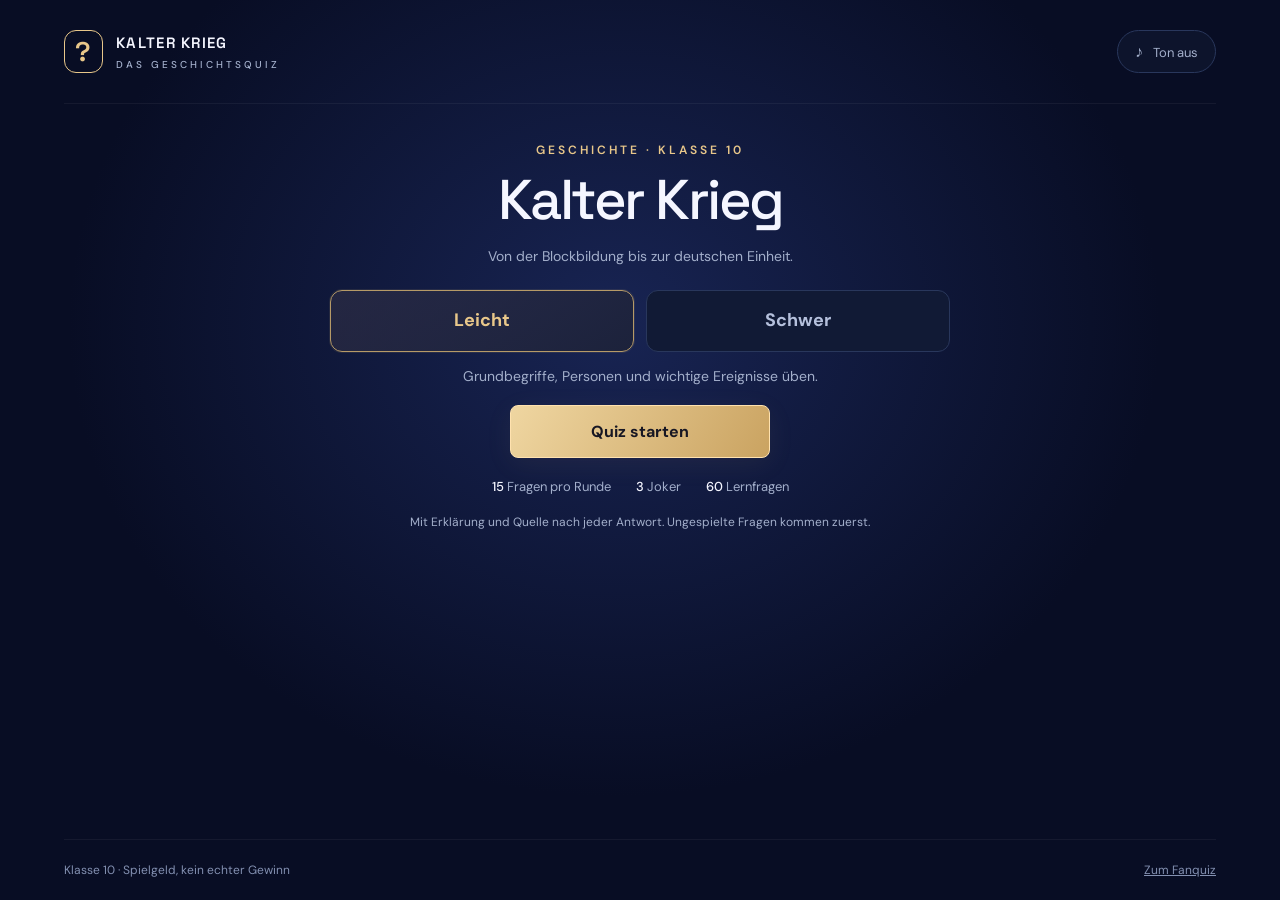
==== kalter-krieg/index.html @ cfc0f717 "Add standalone grade 10 Cold War quiz with easy and hard modes" ====
<!doctype html><html lang="de"><head><meta charset="utf-8"><meta name="viewport" content="width=device-width,initial-scale=1"><meta name="theme-color" content="#080d24"><meta name="description" content="Kalter Krieg: Geschichtsquiz für Klasse 10 am Gymnasium. 60 Fragen mit Erklärungen, Quellen und zwei Schwierigkeitsstufen."><title>Kalter Krieg · Klasse 10</title><link rel="icon" type="image/svg+xml" href="data:image/svg+xml,%3Csvg xmlns='http://www.w3.org/2000/svg' viewBox='0 0 64 64'%3E%3Crect width='64' height='64' rx='16' fill='%230a1234'/%3E%3Cpath d='M32 7 55 20v24L32 57 9 44V20Z' fill='none' stroke='%23cdb075' stroke-width='3'/%3E%3Ctext x='32' y='44' text-anchor='middle' font-family='Arial' font-weight='bold' font-size='34' fill='white'%3E?%3C/text%3E%3C/svg%3E"><link rel="stylesheet" href="style.css"><script defer src="questions.js"></script><script defer src="app.js"></script></head><body><div class="app"><header><a class="brand" href="./" aria-label="Kalter Krieg – Startseite"><span class="brand-icon">?</span><span>KALTER KRIEG<small>DAS GESCHICHTSQUIZ</small></span></a><button class="icon-button" id="sound" aria-label="Ton einschalten" title="Ton einschalten">♪ <span>Ton aus</span></button></header><main id="main"></main><footer><span>Klasse 10 · Spielgeld, kein echter Gewinn</span><a href="../">Zum Fanquiz</a></footer></div><dialog id="modal"><div id="dialog-content"></div><button class="secondary full" id="close-dialog">Verstanden</button></dialog></body></html>
---- kalter-krieg/style.css ----
@import url('https://fonts.googleapis.com/css2?family=DM+Sans:wght@400;500;600;700&family=Space+Grotesk:wght@400;500;600;700&display=swap');
:root{color-scheme:dark;--bg:#080d24;--panel:#101831;--line:#29375c;--muted:#a3afcb;--gold:#e8c78a;--white:#f5f6ff;--blue:#5878ff}*{box-sizing:border-box}body{margin:0;background:radial-gradient(ellipse at 48% 36%,#182453 0,transparent 58%),var(--bg);color:var(--white);font-family:'DM Sans',sans-serif;font-size:16px;min-height:100svh}button,a{-webkit-tap-highlight-color:transparent}button,select{font:inherit}button{cursor:pointer;color:inherit}button:disabled{cursor:default}button:focus-visible,a:focus-visible,summary:focus-visible{outline:3px solid #e8c78a;outline-offset:5px}a{color:inherit}.app{max-width:1440px;margin:auto;padding:0 5%}header{height:104px;display:flex;align-items:center;justify-content:space-between;border-bottom:1px solid #ffffff0d}.brand{text-decoration:none;display:flex;align-items:center;gap:13px;font:600 15px 'Space Grotesk',sans-serif;letter-spacing:1.3px}.brand small{display:block;font:500 10px 'DM Sans',sans-serif;letter-spacing:3px;color:var(--muted);margin-top:6px}.brand-icon{display:grid;place-items:center;width:39px;height:43px;border:1px solid var(--gold);border-radius:12px;font-size:27px;color:var(--gold)}.icon-button{border:1px solid var(--line);background:#101831aa;border-radius:30px;padding:10px 17px;color:var(--muted)}.icon-button span{font-size:13px;margin-left:6px}main{min-height:calc(100svh - 165px)}footer{min-height:60px;display:flex;align-items:center;justify-content:space-between;gap:15px;color:#8390b1;font-size:12px;border-top:1px solid #ffffff0d}.lobby{max-width:800px;margin:auto;text-align:center;padding:24px 0 40px}.eyebrow{font-size:12px;font-weight:600;letter-spacing:3px;color:var(--gold);text-transform:uppercase}.emblem{width:110px;height:110px;border:1px solid #7283b8;outline:1px solid #394675;outline-offset:8px;border-radius:50%;margin:19px auto 34px;display:grid;place-items:center;position:relative;background:radial-gradient(circle,#253366,#111832);box-shadow:0 0 75px #4d62e32b}.emblem:before{content:'';position:absolute;inset:12px;border:1px solid #6374a7;transform:rotate(45deg);border-radius:23px}.emblem span{font:500 57px 'Space Grotesk';color:var(--gold);z-index:1}h1,h2,h3,p{margin-top:0}h1{font:500 clamp(38px,6vw,64px)/1.07 'Space Grotesk';letter-spacing:-2.5px;margin-bottom:17px}h1 em{font-style:normal;color:var(--gold)}.intro{color:var(--muted);line-height:1.7;margin-bottom:29px}.category-label{font-size:12px;letter-spacing:2px;color:var(--muted);margin-bottom:12px}.categories{display:grid;grid-template-columns:repeat(3,1fr);gap:10px;margin-bottom:25px}.category{position:relative;min-height:88px;border:1px solid var(--line);border-radius:12px;background:#111a35;color:#b5c0dc;padding:17px 8px;transition:.2s}.category strong{display:block;font-size:15px;margin:0;line-height:1.3}.category.active{border-color:#b69a67;color:var(--gold);background:linear-gradient(145deg,#36334888,#1c223b);box-shadow:0 0 0 1px #b69a6722}.primary{border:1px solid #ffe2af;background:linear-gradient(120deg,#efd6a1,#caa361);color:#171723;border-radius:8px;padding:15px 30px;font-weight:700;min-height:51px;box-shadow:0 6px 28px #d4ac6812}.primary:hover{filter:brightness(1.08)}.primary:disabled{opacity:.35}.start{min-width:260px}.rules{display:flex;justify-content:center;gap:25px;color:var(--muted);font-size:13px;margin-top:20px}.rules b{color:#f5f6ff;font-weight:500}.game{display:grid;grid-template-columns:minmax(0,1fr) 244px;gap:48px;padding:34px 0;align-items:start}.stage{padding:0 0 20px}.game-top{display:flex;justify-content:space-between;align-items:center;color:var(--muted);font-size:14px}.game-top strong{color:var(--white);font-weight:500}.joker-row{display:flex;gap:12px;justify-content:center;margin:34px 0 35px}.joker{border:1px solid #465787;background:linear-gradient(#1c2851,#101a38);border-radius:50%;width:80px;height:49px;font:600 19px 'Space Grotesk';transition:.2s}.joker:hover:not(:disabled){border-color:var(--gold);color:var(--gold);transform:translateY(-2px)}.joker:disabled{opacity:.25;text-decoration:line-through}.joker-wrap{text-align:center}.joker-wrap small{display:block;font-size:12px;color:var(--muted);margin-top:9px}.prize{text-align:center;margin-bottom:25px}.prize small{display:block;font-size:12px;letter-spacing:2px;color:var(--muted);margin-bottom:6px}.prize strong{font:500 clamp(32px,5vw,45px) 'Space Grotesk';color:var(--gold)}.question-meta{text-align:center;margin-bottom:17px;display:flex;gap:12px;justify-content:center;align-items:center;font-size:12px;color:var(--muted)}.pill{padding:5px 10px;border:1px solid #42507a;border-radius:20px;color:#cbd4ff}.question{position:relative;background:linear-gradient(110deg,#172751,#172045);border:1px solid #6074ac;border-radius:15px;padding:28px 27px;min-height:127px;display:flex;align-items:center;justify-content:center;box-shadow:0 12px 40px #0002}.question h2{text-align:center;font:500 clamp(20px,2.2vw,27px)/1.4 'Space Grotesk';margin:0;max-width:760px}.answers{display:grid;grid-template-columns:1fr 1fr;gap:13px;margin:23px 0}.answer{display:flex;align-items:center;gap:14px;text-align:left;min-height:66px;padding:15px 22px;border-radius:9px;border:1px solid #425584;background:linear-gradient(100deg,#111e3f,#142144);font-size:16px;transition:.15s}.letter{color:var(--gold);font:600 16px 'Space Grotesk'}.answer:hover:not(:disabled){border-color:#adbcf8;background:#243566}.answer.selected{border-color:var(--gold);background:#70562b}.answer.correct{background:#185346;border-color:#6edaba}.answer.wrong{background:#642f40;border-color:#e48695}.answer.removed{visibility:hidden}.action-area{text-align:center;min-height:113px}.hint{font-size:14px;color:var(--muted);margin-bottom:15px}.explanation{font-size:15px;line-height:1.6;color:#c8d4ef;max-width:650px;margin:0 auto 16px}.explanation a{font-size:12px;color:var(--muted);margin-left:8px}.secondary{border:1px solid var(--line);border-radius:8px;padding:12px 20px;background:#151e36;color:#dae2f8}.text-button{border:0;background:none;padding:10px;color:var(--muted);font-size:13px}.bottom-status{display:flex;align-items:center;justify-content:space-between;gap:12px;border-top:1px solid #ffffff0d;padding-top:17px;color:var(--muted);font-size:13px}.ladder{background:linear-gradient(160deg,#131c38dd,#10172bcc);border:1px solid var(--line);border-radius:16px;padding:21px 16px}.ladder summary{font-size:12px;letter-spacing:2px;color:var(--muted);list-style:none;margin-bottom:17px;pointer-events:none}.ladder ol{list-style:none;margin:0;padding:0;display:flex;flex-direction:column-reverse;gap:3px}.ladder li{display:flex;justify-content:space-between;align-items:center;padding:7px 14px;border-radius:5px;color:#8e9bbd;font:500 15px 'Space Grotesk'}.ladder .number{font-size:12px;opacity:.6;min-width:25px}.ladder li.safe{color:var(--white)}.ladder li.passed{color:#b8c6ed}.ladder li.current{background:var(--gold);color:#1a2035;box-shadow:0 3px 18px #e8c78a20}.ladder-note{font-size:12px;color:var(--muted);line-height:1.6;margin:17px 8px 0}.result{max-width:650px;margin:0 auto;padding:64px 0;text-align:center}.result h1{font-size:40px}.result .amount{font:500 clamp(42px,8vw,74px) 'Space Grotesk';color:var(--gold);margin:25px 0}.result p{color:var(--muted);line-height:1.65}.result-actions{display:flex;gap:12px;justify-content:center;margin-top:28px}.full{width:100%}dialog{width:min(460px,calc(100% - 36px));color:var(--white);background:#141e3a;border:1px solid #53618a;border-radius:18px;padding:28px;box-shadow:0 25px 100px #0008}dialog::backdrop{background:#020613bb;backdrop-filter:blur(7px)}dialog h2{font-family:'Space Grotesk';font-weight:500}dialog p{color:#b9c5e4;line-height:1.6}.bars{display:flex;gap:20px;height:170px;align-items:end;justify-content:center;margin:22px 0 27px}.bar-item{width:55px;text-align:center}.bar-item i{display:block;height:var(--height);min-height:3px;background:linear-gradient(#c4b07e,#6478d7);border-radius:5px;margin:7px 0}.bar-item small{color:var(--muted)}@media(min-width:1200px){.game{padding-top:45px;gap:65px}.stage{padding-top:5px}}@media(max-width:850px){.app{padding:0 24px}.game{gap:22px;grid-template-columns:minmax(0,1fr) 195px}.ladder{padding:18px 9px}.answer{padding:15px}.question{padding:23px 18px}footer span:last-child{display:none}}@media(max-width:650px){.app{padding:0 18px}header{height:77px}.brand{font-size:12px;letter-spacing:1px}.brand small{font-size:9px;letter-spacing:2px}.brand-icon{width:33px;height:36px;font-size:23px}.icon-button{padding:9px 12px}.icon-button span{display:none}.lobby{padding:16px 0 24px}.emblem{width:84px;height:84px;margin:14px auto 29px}.emblem span{font-size:44px}h1{letter-spacing:-1.5px}.intro{font-size:15px;margin-bottom:25px}.categories{grid-template-columns:repeat(2,1fr)}.category{min-height:76px;padding:13px 8px}.rules{gap:12px;font-size:12px;flex-wrap:wrap}.game{display:flex;flex-direction:column;padding:20px 0;gap:12px}.stage{width:100%;padding:0}.game-top{font-size:12px}.joker-row{margin:21px 0;gap:20px}.joker{width:68px;height:41px;font-size:17px}.joker-wrap small{font-size:11px}.prize{margin-bottom:18px}.prize strong{font-size:32px}.question-meta{margin-bottom:12px}.question{min-height:105px;padding:20px 17px}.question h2{font-size:20px}.answers{grid-template-columns:1fr;gap:9px;margin:17px 0}.answer{min-height:53px;padding:13px 16px;font-size:15px}.action-area{min-height:91px}.hint{font-size:13px;margin-bottom:12px}.primary{padding:13px 23px;min-height:46px}.bottom-status{padding-top:8px}.ladder{width:100%;padding:14px 16px}.ladder summary{pointer-events:auto;margin:0;cursor:pointer;letter-spacing:1px;display:flex;justify-content:space-between}.ladder summary:after{content:'Anzeigen +';letter-spacing:0}.ladder[open] summary{margin-bottom:15px}.ladder[open] summary:after{content:'Schließen −'}.ladder li{padding:7px 10px}.result{padding:40px 0}.result-actions{flex-direction:column}.result h1{font-size:33px}footer{font-size:11px;min-height:54px}main{min-height:calc(100svh - 132px)}}@media(prefers-reduced-motion:reduce){*{transition:none!important;animation:none!important}}

/* Expert selection spans the grid at desktop and mobile widths. */
.category[data-cat="hard"]{grid-column:1 / -1;border-color:var(--gold);}

/* Compact multi-select lobby. */
.mix-title{font-size:clamp(28px,5vw,40px);letter-spacing:-1px;margin:0 0 12px}
.selection-tools{display:flex;justify-content:space-between;align-items:center;color:var(--muted);font-size:14px;margin:12px 0}
.selection-tools button{min-height:44px}
.category{min-width:0;min-height:64px;padding:12px;display:flex;align-items:center;justify-content:center;gap:8px}
.selection-check{position:static;flex:0 0 16px;font-size:16px;line-height:1}
.difficulty-toggle{display:flex;justify-content:space-between;gap:14px;align-items:center;width:100%;min-height:48px;padding:12px 16px;border:1px solid var(--line);border-radius:10px;background:var(--panel);font-size:15px}
.difficulty-toggle.active{border-color:var(--gold);color:var(--gold)}
.pool-note{margin:12px 0 18px;line-height:1.5}
.history-note{font-size:12px;margin:18px 0 0;line-height:1.5}
.game-top{gap:12px;flex-wrap:wrap}
.question-meta{flex-wrap:wrap}
@media(max-width:650px){.category{min-height:60px;padding:10px 8px}.lobby .categories{margin-bottom:14px}.mix-title{margin-bottom:10px}}

/* Keep the player's choice prominent before and after locking it in. */
.answer-copy{min-width:0;flex:1;overflow-wrap:anywhere}
.answer-selection{display:block;margin-top:4px;font-size:11px;line-height:1.25;font-weight:700;letter-spacing:.3px}
.answer.selected,.answer.selected:hover:not(:disabled){background:linear-gradient(115deg,#ffe5a8,#efbd61);color:#171723;border-color:#fff0c9;box-shadow:inset 4px 0 0 #fff5dd,0 0 0 2px #e8c78a,0 4px 18px #e8c78a30;font-weight:700}
.answer.selected .letter{color:inherit}
.answer.selected.correct{background:linear-gradient(115deg,#b4f2d7,#72d5ae);color:#092c23;border-color:#edfff7;box-shadow:inset 4px 0 0 #edfff7,0 0 0 2px #72d5ae}
.answer.selected.wrong{background:linear-gradient(115deg,#ffd0d5,#f295a4);color:#3d1020;border-color:#fff0f2;box-shadow:inset 4px 0 0 #fff0f2,0 0 0 2px #f295a4}
.answer.selected:disabled{opacity:1;-webkit-text-fill-color:currentColor}

/* Compact school edition. */
.study-lobby{max-width:620px;padding-top:38px}.study-lobby h1{font-size:clamp(36px,8vw,56px)}.level-options{display:grid;grid-template-columns:1fr 1fr;gap:12px;margin:25px 0 14px}.level-options .category{min-height:62px}.level-options .category strong{font-size:18px}.answer-copy{overflow-wrap:anywhere}@media(max-width:650px){.study-lobby{padding-top:24px}.study-lobby .rules{gap:12px}.study-lobby .start{width:100%;min-width:0}}
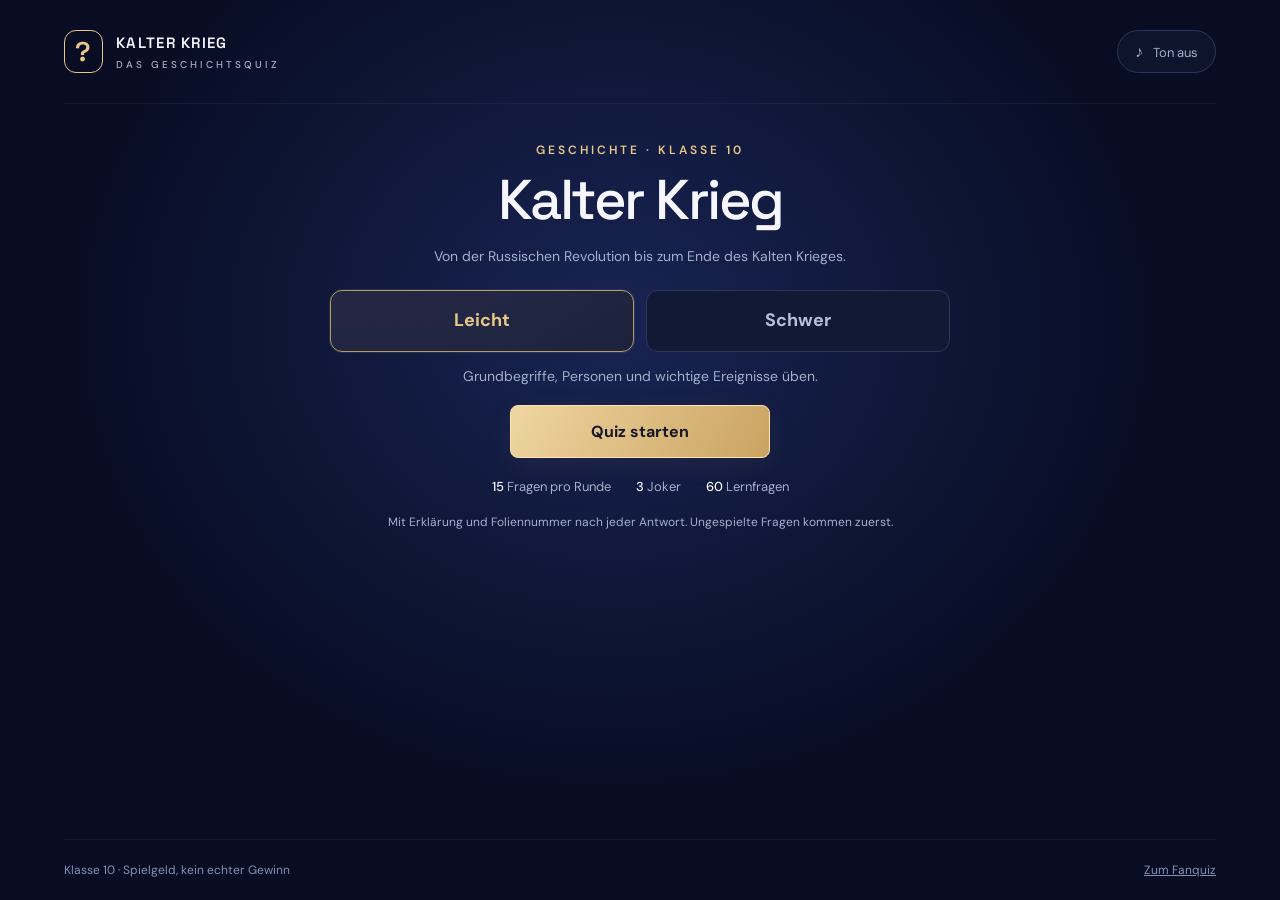
==== commit 8ffa8ff2: "Replace Cold War quiz questions with classroom slide-based learning pool" ====
--- a/kalter-krieg/index.html
+++ b/kalter-krieg/index.html
@@ -1 +1 @@
-<!doctype html><html lang="de"><head><meta charset="utf-8"><meta name="viewport" content="width=device-width,initial-scale=1"><meta name="theme-color" content="#080d24"><meta name="description" content="Kalter Krieg: Geschichtsquiz für Klasse 10 am Gymnasium. 60 Fragen mit Erklärungen, Quellen und zwei Schwierigkeitsstufen."><title>Kalter Krieg · Klasse 10</title><link rel="icon" type="image/svg+xml" href="data:image/svg+xml,%3Csvg xmlns='http://www.w3.org/2000/svg' viewBox='0 0 64 64'%3E%3Crect width='64' height='64' rx='16' fill='%230a1234'/%3E%3Cpath d='M32 7 55 20v24L32 57 9 44V20Z' fill='none' stroke='%23cdb075' stroke-width='3'/%3E%3Ctext x='32' y='44' text-anchor='middle' font-family='Arial' font-weight='bold' font-size='34' fill='white'%3E?%3C/text%3E%3C/svg%3E"><link rel="stylesheet" href="style.css"><script defer src="questions.js"></script><script defer src="app.js"></script></head><body><div class="app"><header><a class="brand" href="./" aria-label="Kalter Krieg – Startseite"><span class="brand-icon">?</span><span>KALTER KRIEG<small>DAS GESCHICHTSQUIZ</small></span></a><button class="icon-button" id="sound" aria-label="Ton einschalten" title="Ton einschalten">♪ <span>Ton aus</span></button></header><main id="main"></main><footer><span>Klasse 10 · Spielgeld, kein echter Gewinn</span><a href="../">Zum Fanquiz</a></footer></div><dialog id="modal"><div id="dialog-content"></div><button class="secondary full" id="close-dialog">Verstanden</button></dialog></body></html>
+<!doctype html><html lang="de" translate="no"><head><meta charset="utf-8"><meta name="google" content="notranslate"><meta name="viewport" content="width=device-width,initial-scale=1"><meta name="theme-color" content="#080d24"><meta name="description" content="Kalter Krieg: Geschichtsquiz für Klasse 10 am Gymnasium. 60 Fragen mit Erklärungen, Folienverweisen und zwei Schwierigkeitsstufen."><title>Kalter Krieg · Klasse 10</title><link rel="icon" type="image/svg+xml" href="data:image/svg+xml,%3Csvg xmlns='http://www.w3.org/2000/svg' viewBox='0 0 64 64'%3E%3Crect width='64' height='64' rx='16' fill='%230a1234'/%3E%3Cpath d='M32 7 55 20v24L32 57 9 44V20Z' fill='none' stroke='%23cdb075' stroke-width='3'/%3E%3Ctext x='32' y='44' text-anchor='middle' font-family='Arial' font-weight='bold' font-size='34' fill='white'%3E?%3C/text%3E%3C/svg%3E"><link rel="stylesheet" href="style.css"><script defer src="questions.js?v=slides-1"></script><script defer src="app.js?v=slides-1"></script></head><body><div class="app"><header><a class="brand" href="./" aria-label="Kalter Krieg – Startseite"><span class="brand-icon">?</span><span>KALTER KRIEG<small>DAS GESCHICHTSQUIZ</small></span></a><button class="icon-button" id="sound" aria-label="Ton einschalten" title="Ton einschalten">♪ <span>Ton aus</span></button></header><main id="main"></main><footer><span>Klasse 10 · Spielgeld, kein echter Gewinn</span><a href="../">Zum Fanquiz</a></footer></div><dialog id="modal"><div id="dialog-content"></div><button class="secondary full" id="close-dialog">Verstanden</button></dialog></body></html>
